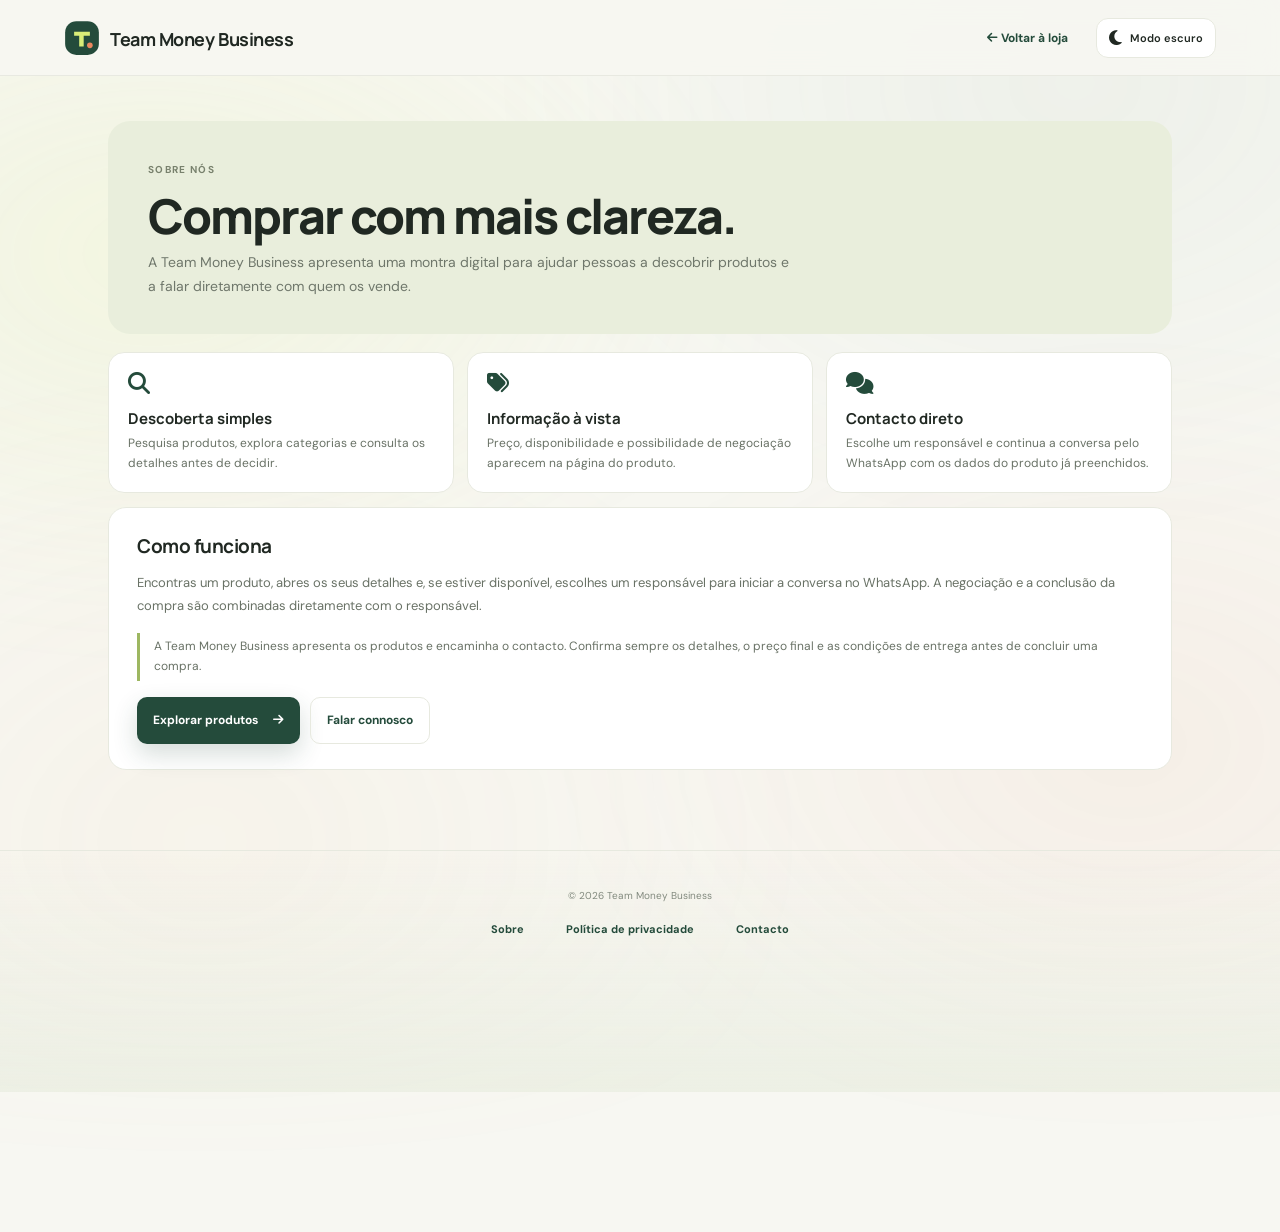
==== pages/about.html @ eff4be11 "Adicionando o site ao github" ====
<!doctype html>
<html lang="pt">
<head>
  <meta charset="utf-8">
  <meta name="viewport" content="width=device-width, initial-scale=1">
  <meta name="theme-color" content="#f7f7f2">
  <title>Sobre | Team Money Business</title>
  <link rel="stylesheet" href="https://cdnjs.cloudflare.com/ajax/libs/font-awesome/6.7.2/css/all.min.css">
  <link rel="preconnect" href="https://fonts.googleapis.com">
  <link rel="preconnect" href="https://fonts.gstatic.com" crossorigin>
  <link href="https://fonts.googleapis.com/css2?family=DM+Sans:wght@400;500;600;700&family=Manrope:wght@600;700;800&display=swap" rel="stylesheet">
  <link rel="stylesheet" href="../css/styles.css">
</head>
<body>
  <header class="cabecalho cabecalho-informativo">
    <a class="marca" href="../index.html#inicio" aria-label="Team Money Business"><img class="logo-marca" src="../assets/logo.svg" alt=""><span class="texto-marca"><strong>Team Money Business</strong></span></a>
    <a class="voltar-loja" href="../index.html#inicio"><i class="fa-solid fa-arrow-left" aria-hidden="true"></i> Voltar à loja</a>
    <button class="botao-tema" id="alternarTema" type="button" aria-label="Ativar modo escuro" aria-pressed="false"><i class="icone-tema fa-solid fa-moon" aria-hidden="true"></i><span class="legenda-tema">Modo escuro</span></button>
  </header>
  <main class="conteudo-pagina conteudo-informativo">
    <section class="destaque-informativo"><span class="rotulo-superior">SOBRE NÓS</span><h1>Comprar com mais clareza.</h1><p>A Team Money Business apresenta uma montra digital para ajudar pessoas a descobrir produtos e a falar diretamente com quem os vende.</p></section>
    <div class="grelha-informativa">
      <article class="cartao-informativo"><i class="fa-solid fa-magnifying-glass" aria-hidden="true"></i><h2>Descoberta simples</h2><p>Pesquisa produtos, explora categorias e consulta os detalhes antes de decidir.</p></article>
      <article class="cartao-informativo"><i class="fa-solid fa-tags" aria-hidden="true"></i><h2>Informação à vista</h2><p>Preço, disponibilidade e possibilidade de negociação aparecem na página do produto.</p></article>
      <article class="cartao-informativo"><i class="fa-solid fa-comments" aria-hidden="true"></i><h2>Contacto direto</h2><p>Escolhe um responsável e continua a conversa pelo WhatsApp com os dados do produto já preenchidos.</p></article>
    </div>
    <section class="painel-informativo"><h2>Como funciona</h2><p>Encontras um produto, abres os seus detalhes e, se estiver disponível, escolhes um responsável para iniciar a conversa no WhatsApp. A negociação e a conclusão da compra são combinadas diretamente com o responsável.</p><div class="alerta-informativo">A Team Money Business apresenta os produtos e encaminha o contacto. Confirma sempre os detalhes, o preço final e as condições de entrega antes de concluir uma compra.</div><div class="acoes-informativas"><a class="botao-destaque" href="../index.html#categorias">Explorar produtos <i class="fa-solid fa-arrow-right" aria-hidden="true"></i></a><a class="link-secundario" href="contact.html">Falar connosco</a></div></section>
  </main>
  <footer class="rodape-site"><span>© <span data-ano-atual></span> Team Money Business</span><nav aria-label="Informações"><a href="about.html">Sobre</a><a href="privacy-policy.html">Política de privacidade</a><a href="contact.html">Contacto</a></nav></footer>
  <script src="../js/theme.js" defer></script>
</body>
</html>
---- css/styles.css ----
:root {
  --texto: #202822;
  --texto-secundario: #777e75;
  --fundo: #f7f7f2;
  --branco: #fff;
  --verde: #244b3b;
  --lima: #d9ed78;
  --linha: #e7e9df;
  --laranja: #eb875f;
  --sombra: 0 18px 50px #21332412;
}
* {
  box-sizing: border-box;
}
html {
  scroll-behavior: smooth;
}
body {
  margin: 0;
  background: var(--fundo);
  color: var(--texto);
  font-family: "DM Sans", sans-serif;
  padding-bottom: 100px;
}
.cabecalho {
  height: 76px;
  padding: 0 max(5vw, 24px);
  display: flex;
  align-items: center;
  justify-content: space-between;
  gap: 28px;
  background: #f7f7f2ed;
  backdrop-filter: blur(14px);
  position: sticky;
  top: 0;
  z-index: 5;
  border-bottom: 1px solid #e8e9e1;
}
.marca {
  display: flex;
  align-items: center;
  gap: 10px;
  text-decoration: none;
  color: var(--texto);
  font-family: Manrope, sans-serif;
  font-size: 21px;
  font-weight: 800;
  letter-spacing: -1px;
}
.ponto-marca {
  color: #ec875f;
}
.caixa-pesquisa {
  width: min(440px, 58vw);
  height: 43px;
  border: 1px solid var(--linha);
  background: white;
  border-radius: 13px;
  display: flex;
  align-items: center;
  gap: 10px;
  padding: 0 12px;
  color: #8a9088;
}
.caixa-pesquisa > span {
  font-size: 24px;
  line-height: 1;
  transform: rotate(-20deg);
}
.caixa-pesquisa input {
  border: 0;
  outline: 0;
  background: transparent;
  width: 100%;
  font: inherit;
  color: var(--texto);
  font-size: 13px;
}
.caixa-pesquisa kbd {
  border: 1px solid var(--linha);
  border-radius: 5px;
  padding: 2px 6px;
  font: 11px inherit;
  color: #a0a49d;
}
.conteudo-pagina {
  max-width: 1120px;
  margin: 0 auto;
  padding: 36px 28px 50px;
}
.secao-pagina {
  display: none;
  animation: surgir 0.3s ease;
}
.secao-pagina.ativa {
  display: block;
}
@keyframes surgir {
  from {
    opacity: 0;
    transform: translateY(5px);
  }
  to {
    opacity: 1;
    transform: translateY(0);
  }
}
.destaque-principal {
  min-height: 320px;
  background: #e9eedc;
  border-radius: 24px;
  display: grid;
  grid-template-columns: 1.05fr 0.95fr;
  overflow: hidden;
  padding: 44px 52px;
  position: relative;
}
.texto-destaque {
  position: relative;
  z-index: 1;
}
.rotulo-superior {
  font-size: 10px;
  font-weight: 700;
  letter-spacing: 1.35px;
  color: #78816d;
  display: inline-flex;
  align-items: center;
  gap: 7px;
}
.destaque-principal .rotulo-superior i {
  width: 7px;
  height: 7px;
  border-radius: 50%;
  background: #8aa34b;
}
.destaque-principal h1,
.titulo-pagina h1 {
  font:
    800 clamp(34px, 4.2vw, 52px)/1.05 Manrope,
    sans-serif;
  letter-spacing: -2.7px;
  margin: 19px 0 13px;
}
.destaque-principal h1 em {
  font-style: normal;
  color: var(--verde);
}
.texto-destaque > p,
.titulo-pagina p {
  color: #6f776b;
  font-size: 14px;
  line-height: 1.6;
  max-width: 390px;
  margin: 0;
}
.botao-destaque {
  display: inline-flex;
  gap: 15px;
  align-items: center;
  margin-top: 24px;
  background: var(--verde);
  color: white;
  text-decoration: none;
  border-radius: 10px;
  padding: 12px 16px;
  font-size: 12px;
  font-weight: 700;
}
.botao-destaque span {
  color: var(--lima);
  font-size: 16px;
}
.arte-destaque {
  position: relative;
  min-height: 230px;
}
.sol-decorativo {
  position: absolute;
  width: 200px;
  height: 200px;
  right: 38px;
  top: 8px;
  border-radius: 50%;
  background: #f4b77f;
}
.circulo-decorativo {
  position: absolute;
  border-radius: 50%;
  transform: rotate(-20deg);
}
.circulo-um {
  width: 172px;
  height: 220px;
  background: #638370;
  right: 90px;
  top: 82px;
  border: 12px solid #e9eedc;
}
.circulo-dois {
  width: 115px;
  height: 152px;
  background: #d9ed78;
  right: 26px;
  top: 130px;
  border: 10px solid #e9eedc;
}
.selo-destaque {
  position: absolute;
  right: 148px;
  top: 123px;
  background: #fff;
  border-radius: 50%;
  width: 77px;
  height: 77px;
  display: grid;
  place-content: center;
  text-align: center;
  font: 700 13px/1.12 Manrope;
  transform: rotate(-12deg);
  box-shadow: var(--sombra);
  color: var(--verde);
}
.brilho-destaque {
  position: absolute;
  top: 28px;
  right: 24px;
  font-size: 36px;
  color: var(--verde);
}
.cabecalho-secao {
  display: flex;
  justify-content: space-between;
  align-items: end;
  margin: 40px 1px 17px;
}
.cabecalho-secao h2 {
  font:
    700 21px Manrope,
    sans-serif;
  letter-spacing: -0.7px;
  margin: 6px 0 0;
}
.link-texto {
  font-size: 12px;
  text-decoration: none;
  color: var(--verde);
  font-weight: 700;
}
.link-texto span {
  margin-left: 5px;
}
.lista-categorias {
  display: grid;
  grid-template-columns: repeat(4, 1fr);
  gap: 12px;
}
.cartao-categoria {
  border: 1px solid var(--linha);
  background: white;
  border-radius: 15px;
  padding: 15px;
  text-align: left;
  cursor: pointer;
  display: flex;
  align-items: center;
  gap: 12px;
  color: var(--texto);
  transition: 0.2s;
}
.cartao-categoria:hover {
  transform: translateY(-2px);
  border-color: #b4c47b;
  box-shadow: var(--sombra);
}
.icone-categoria {
  width: 42px;
  height: 42px;
  display: grid;
  place-items: center;
  border-radius: 12px;
  background: #eef1e7;
  font-size: 20px;
}
.cartao-categoria strong {
  display: block;
  font-size: 12px;
}
.cartao-categoria small {
  color: var(--texto-secundario);
  font-size: 10px;
  display: block;
  margin-top: 4px;
}
.cabecalho-produtos {
  margin-top: 42px;
}
.grelha-produtos {
  display: grid;
  grid-template-columns: repeat(4, minmax(0, 1fr));
  gap: 15px;
}
.cartao-produto {
  border: 1px solid var(--linha);
  background: white;
  border-radius: 16px;
  overflow: hidden;
  cursor: pointer;
  transition:
    transform 0.2s,
    box-shadow 0.2s;
}
.cartao-produto:hover {
  transform: translateY(-3px);
  box-shadow: var(--sombra);
}
.area-imagem-produto {
  height: 146px;
  display: grid;
  place-items: center;
  position: relative;
  overflow: hidden;
  background: linear-gradient(140deg, #e4ecdd, #f3e9d9);
}
.area-imagem-produto:before,
.area-imagem-detalhe:before {
  content: "";
  position: absolute;
  width: 130px;
  height: 130px;
  border: 1px solid #ffffff99;
  border-radius: 50%;
  right: -25px;
  top: -46px;
}
.area-imagem-produto .etiqueta-disponibilidade {
  position: absolute;
  left: 11px;
  top: 11px;
  background: white;
  border-radius: 20px;
  padding: 5px 8px;
  font-size: 9px;
  font-weight: 700;
  color: var(--verde);
}
.informacao-produto {
  padding: 13px 14px 15px;
}
.categoria-produto {
  font-size: 9px;
  color: #8a9185;
  text-transform: uppercase;
  letter-spacing: 1px;
  font-weight: 700;
}
.informacao-produto h3 {
  font: 700 14px Manrope;
  margin: 7px 0 8px;
}
.rodape-cartao-produto {
  display: flex;
  justify-content: space-between;
  align-items: center;
}
.preco-produto {
  font: 800 15px Manrope;
  color: var(--verde);
}
.negociavel {
  font-size: 9px;
  color: #798361;
  background: #f1f4e5;
  padding: 5px 7px;
  border-radius: 20px;
}
.titulo-pagina {
  padding: 20px 0 25px;
}
.titulo-pagina h1 {
  font-size: 39px;
  margin: 9px 0;
}
.titulo-pagina p {
  font-size: 13px;
}
.linha-filtros {
  display: flex;
  gap: 8px;
  flex-wrap: wrap;
  margin-bottom: 20px;
}
.opcao-filtro {
  border: 1px solid var(--linha);
  background: white;
  border-radius: 20px;
  padding: 9px 14px;
  font: 600 11px "DM Sans";
  color: #657063;
  cursor: pointer;
}
.opcao-filtro.ativa {
  background: var(--verde);
  border-color: var(--verde);
  color: white;
}
.estado-vazio {
  text-align: center;
  padding: 50px 15px;
  color: var(--texto-secundario);
}
.estado-vazio > span {
  font-size: 35px;
}
.estado-vazio h3 {
  font: 700 18px Manrope;
  color: var(--texto);
  margin: 10px 0;
}
.estado-vazio p {
  font-size: 13px;
}
.grelha-responsaveis {
  display: grid;
  grid-template-columns: repeat(3, 1fr);
  gap: 14px;
}
.cartao-responsavel {
  background: white;
  border: 1px solid var(--linha);
  border-radius: 16px;
  padding: 18px;
  display: flex;
  gap: 13px;
  align-items: center;
}
.iniciais-responsavel {
  width: 48px;
  height: 48px;
  border-radius: 15px;
  background: #e8eed7;
  color: var(--verde);
  display: grid;
  place-items: center;
  font: 800 16px Manrope;
  flex: 0 0 auto;
}
.cartao-responsavel h3 {
  font: 700 14px Manrope;
  margin: 0 0 4px;
}
.cartao-responsavel p {
  font-size: 11px;
  color: var(--texto-secundario);
  margin: 0;
}
.atendimento-disponivel {
  display: inline-flex;
  align-items: center;
  gap: 5px;
  font-size: 9px;
  color: #618052;
  margin-top: 7px;
}
.atendimento-disponivel:before {
  content: "";
  width: 6px;
  height: 6px;
  border-radius: 50%;
  background: #80ad5b;
}
.nota-informativa {
  margin-top: 20px;
  padding: 13px 15px;
  background: #eef0e7;
  border-radius: 12px;
  display: flex;
  gap: 11px;
  align-items: center;
  color: #6f7768;
}
.nota-informativa span {
  color: #8ca14a;
  font-size: 20px;
}
.nota-informativa p {
  font-size: 11px;
  line-height: 1.5;
  margin: 0;
}
.barra-navegacao {
  position: fixed;
  bottom: 0;
  left: 0;
  right: 0;
  height: 76px;
  background: #ffffffed;
  backdrop-filter: blur(15px);
  border-top: 1px solid var(--linha);
  z-index: 6;
  display: flex;
  justify-content: center;
  gap: min(12vw, 130px);
  align-items: center;
  padding-bottom: env(safe-area-inset-bottom);
}
.item-navegacao {
  min-width: 68px;
  display: flex;
  flex-direction: column;
  align-items: center;
  gap: 4px;
  color: #989e94;
  text-decoration: none;
  font-size: 9px;
  font-weight: 600;
}
.icone-navegacao {
  font-size: 21px;
  line-height: 1;
}
.item-navegacao.ativa {
  color: var(--verde);
}
.item-navegacao.ativa .icone-navegacao {
  color: #68813f;
}
.janela-produto,
.janela-contacto {
  border: 0;
  border-radius: 22px;
  padding: 0;
  width: min(440px, calc(100% - 30px));
  box-shadow: 0 25px 90px #10191140;
  color: var(--texto);
}
dialog::backdrop {
  background: #18251c80;
  backdrop-filter: blur(3px);
}
.botao-fechar-janela {
  position: absolute;
  right: 14px;
  top: 12px;
  width: 32px;
  height: 32px;
  border: 0;
  border-radius: 50%;
  background: #ffffffdd;
  font-size: 22px;
  z-index: 2;
  cursor: pointer;
}
.area-imagem-detalhe {
  height: 210px;
  display: grid;
  place-items: center;
  position: relative;
  overflow: hidden;
  background: #e4ecdd;
}
.detalhe-produto {
  display: flex;
  flex-direction: column;
  gap: 11px;
  padding: 27px 28px 30px;
}
.detalhe-produto h2,
.janela-contacto h2 {
  font: 800 25px Manrope;
  letter-spacing: -1px;
  margin: 0;
}
.detalhe-produto p {
  color: #727b70;
  font-size: 13px;
  line-height: 1.75;
  margin: 0;
}
.preco-detalhe {
  font: 800 23px Manrope;
  color: var(--verde);
  margin: 3px 0 2px;
}
.disponibilidade {
  font-size: 11px;
  color: #59804d;
}
.disponibilidade.indisponivel {
  color: #b55342;
}
.botao-principal {
  width: 100%;
  border: 0;
  background: var(--verde);
  color: white;
  border-radius: 11px;
  padding: 14px;
  font: 700 12px "DM Sans";
  cursor: pointer;
  margin-top: 6px;
}
.botao-principal:disabled {
  background: #b8beb4;
  cursor: not-allowed;
}
.janela-contacto {
  padding: 29px 25px 25px;
}
.janela-contacto h2 {
  margin-top: 12px;
}
.produto-contacto {
  font-size: 12px;
  color: var(--texto-secundario);
  margin: 0 0 17px;
}
.lista-responsaveis {
  display: grid;
  gap: 9px;
}
.cartao-responsavel-contacto {
  border: 1px solid var(--linha);
  border-radius: 12px;
  background: white;
  padding: 12px;
  display: flex;
  align-items: center;
  gap: 11px;
  text-align: left;
  cursor: pointer;
}
.cartao-responsavel-contacto:hover {
  border-color: #aebe75;
  background: #fbfcf5;
}
.cartao-responsavel-contacto .iniciais-responsavel {
  width: 39px;
  height: 39px;
  font-size: 13px;
}
.cartao-responsavel-contacto strong {
  font-size: 12px;
  display: block;
}
.cartao-responsavel-contacto small {
  font-size: 10px;
  color: var(--texto-secundario);
  display: block;
  margin-top: 3px;
}
.seta-escolha {
  margin-left: auto;
  color: #90a45b;
  font-size: 19px;
}
.aviso-flutuante {
  position: fixed;
  left: 50%;
  bottom: 93px;
  transform: translate(-50%, 12px);
  background: #233c30;
  color: white;
  padding: 11px 16px;
  border-radius: 10px;
  font-size: 11px;
  opacity: 0;
  transition: 0.2s;
  z-index: 9;
  pointer-events: none;
}
.aviso-flutuante.visivel {
  opacity: 1;
  transform: translate(-50%, 0);
}
@media (max-width: 760px) {
  .cabecalho {
    height: 68px;
    padding: 0 17px;
    gap: 15px;
  }
  .marca {
    font-size: 18px;
  }
  .caixa-pesquisa {
    width: 55%;
    height: 40px;
  }
  .caixa-pesquisa input {
    font-size: 11px;
  }
  .caixa-pesquisa kbd {
    display: none;
  }
  .conteudo-pagina {
    padding: 20px 16px 35px;
  }
  .destaque-principal {
    min-height: 300px;
    padding: 30px 25px;
    grid-template-columns: 1fr;
  }
  .destaque-principal h1 {
    font-size: 38px;
  }
  .arte-destaque {
    position: absolute;
    width: 45%;
    height: 160px;
    right: 0;
    bottom: 0;
    opacity: 0.82;
    transform: scale(0.82);
    transform-origin: bottom right;
  }
  .texto-destaque > p {
    max-width: 255px;
    font-size: 12px;
  }
  .lista-categorias {
    grid-template-columns: repeat(2, 1fr);
  }
  .cartao-categoria {
    padding: 11px;
  }
  .grelha-produtos {
    grid-template-columns: repeat(2, minmax(0, 1fr));
    gap: 10px;
  }
  .area-imagem-produto {
    height: 130px;
  }
  .informacao-produto {
    padding: 11px;
  }
  .informacao-produto h3 {
    font-size: 12px;
  }
  .preco-produto {
    font-size: 13px;
  }
  .cabecalho-secao {
    margin-top: 31px;
  }
  .cabecalho-secao h2 {
    font-size: 18px;
  }
  .link-texto {
    font-size: 10px;
  }
  .grelha-responsaveis {
    grid-template-columns: 1fr;
  }
  .titulo-pagina {
    padding-top: 14px;
  }
  .titulo-pagina h1 {
    font-size: 34px;
  }
  .barra-navegacao {
    height: 70px;
    gap: 14vw;
  }
  .item-navegacao {
    font-size: 9px;
  }
}
.logo-marca {
  width: 36px;
  height: 36px;
  flex: 0 0 36px;
  object-fit: contain;
}
@media (min-width: 761px) and (max-width: 980px) {
  .grelha-produtos {
    grid-template-columns: repeat(3, 1fr);
  }
  .destaque-principal {
    padding: 38px;
  }
  .grelha-responsaveis {
    grid-template-columns: repeat(2, 1fr);
  }
}
:root[data-tema="escuro"] {
  color-scheme: dark;
  --texto: #edf1e9;
  --texto-secundario: #a6afa3;
  --fundo: #151b18;
  --branco: #202a24;
  --verde: #b9d77c;
  --lima: #d9ed78;
  --linha: #303d34;
  --laranja: #ef9a73;
  --sombra: 0 18px 50px #0005;
}
[data-tema="escuro"] body {
  background: var(--fundo);
  color: var(--texto);
}
[data-tema="escuro"] .cabecalho {
  background: #151b18ed;
  border-color: var(--linha);
}
[data-tema="escuro"] .caixa-pesquisa,
[data-tema="escuro"] .cartao-categoria,
[data-tema="escuro"] .cartao-produto,
[data-tema="escuro"] .opcao-filtro,
[data-tema="escuro"] .cartao-responsavel,
[data-tema="escuro"] .cartao-responsavel-contacto {
  background: #202a24;
  border-color: var(--linha);
  color: var(--texto);
}
[data-tema="escuro"] .caixa-pesquisa input {
  color: var(--texto);
}
[data-tema="escuro"] .destaque-principal {
  background: #26372d;
}
[data-tema="escuro"] .destaque-principal .rotulo-superior,
[data-tema="escuro"] .rotulo-superior {
  color: #a9b69a;
}
[data-tema="escuro"] .destaque-principal h1 em,
[data-tema="escuro"] .marca,
[data-tema="escuro"] .link-texto {
  color: #c9e59b;
}
[data-tema="escuro"] .texto-destaque > p,
[data-tema="escuro"] .titulo-pagina p,
[data-tema="escuro"] .detalhe-produto p {
  color: #b4beb0;
}
[data-tema="escuro"] [data-tema="escuro"] .botao-destaque,
[data-tema="escuro"] .botao-principal {
  background: #b9d77c;
  color: #1c2b21;
}
[data-tema="escuro"] .botao-destaque span {
  color: #34462b;
}
[data-tema="escuro"] .circulo-decorativo.circulo-um {
  border-color: #26372d;
}
[data-tema="escuro"] .circulo-decorativo.circulo-dois {
  border-color: #26372d;
}
[data-tema="escuro"] .selo-destaque {
  background: #202a24;
  color: #d9ed78;
}
[data-tema="escuro"] .icone-categoria,
[data-tema="escuro"] .iniciais-responsavel,
[data-tema="escuro"] .nota-informativa {
  background: #2a382e;
  color: #d0dfb9;
}
[data-tema="escuro"] .cartao-categoria small,
[data-tema="escuro"] .cartao-responsavel p,
[data-tema="escuro"] .cartao-responsavel-contacto small,
[data-tema="escuro"] .produto-contacto {
  color: #abb5a8;
}
[data-tema="escuro"] .opcao-filtro {
  color: #c5cfc1;
}
[data-tema="escuro"] .opcao-filtro.ativa {
  background: #b9d77c;
  color: #1c2b21;
  border-color: #b9d77c;
}
[data-tema="escuro"] .area-imagem-produto .etiqueta-disponibilidade {
  background: #202a24;
  color: #d9ed78;
}
[data-tema="escuro"] .categoria-produto {
  color: #b3bdad;
}
[data-tema="escuro"] .preco-produto,
[data-tema="escuro"] .preco-detalhe {
  color: #c9e59b;
}
[data-tema="escuro"] .negociavel {
  background: #33412c;
  color: #d2e8a5;
}
[data-tema="escuro"] .barra-navegacao {
  background: #19211cee;
  border-color: var(--linha);
}
[data-tema="escuro"] .item-navegacao {
  color: #a4afa1;
}
[data-tema="escuro"] .item-navegacao.ativa,
[data-tema="escuro"] .item-navegacao.ativa .icone-navegacao {
  color: #c9e59b;
}
[data-tema="escuro"] dialog {
  background: #202a24;
  color: var(--texto);
}
[data-tema="escuro"] .botao-fechar-janela {
  background: #35443a;
  color: var(--texto);
}
[data-tema="escuro"] .cartao-responsavel-contacto:hover {
  background: #2b392e;
}
[data-tema="escuro"] .rodape-site {
  color: #aab5a7;
  border-color: var(--linha);
}
[data-tema="escuro"] .rodape-site a,
[data-tema="escuro"] .voltar-loja {
  color: #c9e59b;
}
[data-tema="escuro"] .painel-informativo,
[data-tema="escuro"] .cartao-informativo {
  background: #202a24;
  border-color: var(--linha);
}
[data-tema="escuro"] .destaque-informativo {
  background: #26372d;
}
[data-tema="escuro"] .destaque-informativo p {
  color: #b4beb0;
}
[data-tema="escuro"] .alerta-informativo {
  color: #b4beb0;
}
[data-tema="escuro"] .painel-informativo p,
[data-tema="escuro"] .cartao-informativo p {
  color: #b4beb0;
}
.texto-marca {
  display: grid;
  gap: 1px;
}
.texto-marca strong {
  font-size: 19px;
  line-height: 1;
}
.texto-marca small {
  font:
    700 8px "DM Sans",
    sans-serif;
  letter-spacing: 1px;
  color: #879082;
}
.botao-tema {
  height: 40px;
  display: inline-flex;
  align-items: center;
  justify-content: center;
  gap: 8px;
  white-space: nowrap;
  border: 1px solid var(--linha);
  border-radius: 12px;
  background: var(--branco);
  color: var(--texto);
  padding: 0 12px;
  font:
    600 11px "DM Sans",
    sans-serif;
  cursor: pointer;
  transition:
    background 0.2s,
    border-color 0.2s,
    transform 0.2s;
}
.botao-tema:hover {
  transform: translateY(-1px);
  border-color: #9eaf81;
}
.icone-tema {
  font-size: 17px;
  line-height: 1;
}
.rodape-site {
  max-width: 1064px;
  margin: 0 auto;
  padding: 16px 28px 28px;
  border-top: 1px solid var(--linha);
  display: flex;
  justify-content: space-between;
  align-items: center;
  gap: 16px;
  color: #828a7e;
  font-size: 10px;
}
.rodape-site nav {
  display: flex;
  gap: 18px;
  flex-wrap: wrap;
}
.rodape-site a,
.voltar-loja {
  color: var(--verde);
  text-decoration: none;
  font-weight: 700;
}
.rodape-site a:hover,
.voltar-loja:hover {
  text-decoration: underline;
}
.conteudo-informativo {
  padding-top: 45px;
  min-height: 70vh;
}
.destaque-informativo {
  padding: 36px 40px;
  border-radius: 22px;
  background: #e9eedc;
  margin-bottom: 18px;
}
.destaque-informativo h1 {
  font:
    800 clamp(34px, 5vw, 48px)/1.08 Manrope,
    sans-serif;
  letter-spacing: -2px;
  margin: 12px 0 9px;
}
.destaque-informativo p {
  max-width: 650px;
  color: #6f776b;
  line-height: 1.7;
  font-size: 14px;
  margin: 0;
}
.painel-informativo {
  background: white;
  border: 1px solid var(--linha);
  border-radius: 18px;
  padding: 25px 28px;
  margin: 14px 0;
  line-height: 1.75;
}
.painel-informativo h2 {
  font: 700 19px Manrope;
  letter-spacing: -0.5px;
  margin: 0 0 8px;
}
.painel-informativo p,
.painel-informativo li {
  font-size: 13px;
  color: #697266;
}
.painel-informativo p:last-child {
  margin-bottom: 0;
}
.painel-informativo ul {
  padding-left: 20px;
}
.grelha-informativa {
  display: grid;
  grid-template-columns: repeat(3, 1fr);
  gap: 13px;
  margin: 14px 0;
}
.cartao-informativo {
  background: white;
  border: 1px solid var(--linha);
  border-radius: 16px;
  padding: 19px;
}
.cartao-informativo > span {
  font-size: 22px;
}
.cartao-informativo h2 {
  font: 700 15px Manrope;
  margin: 12px 0 5px;
}
.cartao-informativo p {
  font-size: 12px;
  color: #697266;
  line-height: 1.6;
  margin: 0;
}
.alerta-informativo {
  border-left: 3px solid #9db761;
  padding: 4px 0 4px 14px;
  margin: 16px 0;
  color: #697266;
  font-size: 12px;
  line-height: 1.65;
}
.acoes-informativas {
  display: flex;
  gap: 10px;
  flex-wrap: wrap;
  margin-top: 16px;
}
.acoes-informativas .botao-destaque {
  margin: 0;
}
.link-secundario {
  border: 1px solid var(--linha);
  border-radius: 10px;
  padding: 12px 16px;
  color: var(--verde);
  text-decoration: none;
  font-size: 12px;
  font-weight: 700;
}
.cabecalho-informativo {
  justify-content: flex-start;
}
.cabecalho-informativo .marca {
  margin-right: auto;
}
.voltar-loja {
  font-size: 12px;
  white-space: nowrap;
}
.texto-marca {
  display: block;
}
.texto-marca strong {
  font-size: 18px;
  letter-spacing: -0.45px;
}
.caixa-pesquisa > i {
  font-size: 13px;
  color: #8a9088;
}
.icone-navegacao {
  font-size: 17px;
}
.icone-categoria i {
  font-size: 18px;
  color: var(--verde);
}
.icone-produto {
  font-size: 62px;
  color: var(--verde);
  filter: drop-shadow(0 9px 8px #27352626);
  z-index: 1;
}
.area-imagem-detalhe .icone-produto {
  font-size: 88px;
}
.estado-vazio > i {
  font-size: 35px;
}
.nota-informativa > i {
  color: #8ca14a;
  font-size: 18px;
  flex: 0 0 auto;
}
.cartao-informativo > i {
  font-size: 22px;
  color: var(--verde);
}
.brilho-destaque {
  font-size: 28px;
}
.disponibilidade i {
  font-size: 7px;
  margin-right: 3px;
}
.seta-escolha {
  margin-left: auto;
  color: #90a45b;
  font-size: 14px;
}
.link-texto .fa-solid {
  margin-left: 5px;
  font-size: 10px;
}
body {
  position: relative;
  isolation: isolate;
  padding-bottom: 140px;
  overflow-x: hidden;
}
body::before,
body::after {
  content: "";
  position: fixed;
  inset: -18%;
  z-index: -1;
  pointer-events: none;
  filter: blur(75px);
  opacity: 0.42;
  transform: translate3d(0, 0, 0);
}
body::before {
  background:
    radial-gradient(ellipse at 22% 34%, #d9ed7860 0, transparent 31%),
    radial-gradient(ellipse at 78% 74%, #eb875f30 0, transparent 30%);
  animation: movimento-fundo-um 32s ease-in-out infinite alternate;
}
body::after {
  background:
    radial-gradient(ellipse at 75% 20%, #8bb19b36 0, transparent 31%),
    radial-gradient(ellipse at 25% 82%, #f4b77f28 0, transparent 33%);
  animation: movimento-fundo-dois 38s ease-in-out infinite alternate;
}
.barra-navegacao {
  position: fixed;
  left: 50%;
  right: auto;
  bottom: max(18px, env(safe-area-inset-bottom));
  width: min(430px, calc(100% - 40px));
  height: 68px;
  transform: translateX(-50%);
  border: 1px solid #ffffffbd;
  border-radius: 999px;
  background: #ffffffdf;
  box-shadow:
    0 14px 38px #20282225,
    0 3px 10px #20282212;
  gap: clamp(14px, 4vw, 48px);
  padding: 0 18px 0;
}
.item-navegacao {
  min-width: 76px;
}
.item-navegacao.ativa .icone-navegacao {
  transform: translateY(-1px);
}
.area-imagem-produto,
.area-imagem-detalhe {
  background: #f1f1eb !important;
}
.area-imagem-produto::before,
.area-imagem-detalhe::before {
  display: none;
}
.imagem-produto,
.imagem-detalhe-produto {
  display: block;
  width: 100%;
  height: 100%;
  object-fit: contain;
  background: #fff;
  padding: 7px;
}
.imagem-produto {
  transition: transform 0.35s ease;
}
.cartao-produto:hover .imagem-produto {
  transform: scale(1.035);
}
.imagem-detalhe-produto {
  padding: 10px;
}
.nota-foto-produto {
  position: absolute;
  right: 9px;
  bottom: 9px;
  border-radius: 20px;
  padding: 4px 7px;
  background: #fffffff0;
  color: #697266;
  font-size: 8px;
  font-weight: 700;
  letter-spacing: 0.1px;
  z-index: 1;
}
.area-imagem-detalhe .nota-foto-produto {
  font-size: 9px;
  padding: 6px 9px;
}
.rodape-site {
  position: relative;
  z-index: 1;
}
.conteudo-pagina,
.cabecalho {
  position: relative;
  z-index: 1;
}
.cabecalho {
  position: sticky;
  z-index: 5;
}
.destaque-principal {
  background-color: #e9eedc;
}
.destaque-informativo {
  position: relative;
}
.estado-vazio > i {
  color: var(--verde);
}
@keyframes movimento-fundo-um {
  0% {
    transform: translate3d(-2%, 1%, 0) scale(1);
  }
  50% {
    transform: translate3d(2%, -1%, 0) scale(1.05);
  }
  100% {
    transform: translate3d(0, 2%, 0) scale(0.98);
  }
}
@keyframes movimento-fundo-dois {
  0% {
    transform: translate3d(2%, -2%, 0) scale(0.98);
  }
  50% {
    transform: translate3d(-1%, 2%, 0) scale(1.04);
  }
  100% {
    transform: translate3d(2%, 0, 0) scale(1);
  }
}
[data-tema="escuro"] body::before {
  background:
    radial-gradient(ellipse at 22% 34%, #819e4838 0, transparent 32%),
    radial-gradient(ellipse at 78% 74%, #b76e5430 0, transparent 31%);
  opacity: 0.62;
}
[data-tema="escuro"] body::after {
  background:
    radial-gradient(ellipse at 75% 20%, #416d5e36 0, transparent 32%),
    radial-gradient(ellipse at 25% 82%, #8c9b6428 0, transparent 34%);
  opacity: 0.58;
}
[data-tema="escuro"] .barra-navegacao {
  background: #202a24ef;
  border-color: #ffffff1a;
  box-shadow:
    0 14px 38px #0007,
    0 3px 10px #0004;
}
[data-tema="escuro"] .area-imagem-produto,
[data-tema="escuro"] .area-imagem-detalhe {
  background: #f1f1eb !important;
}
@media (max-width: 760px) {
  .barra-navegacao {
    bottom: max(14px, env(safe-area-inset-bottom));
    width: calc(100% - 32px);
    height: 64px;
    gap: clamp(12px, 4vw, 24px);
    padding: 0 10px;
  }
  .item-navegacao {
    min-width: 68px;
  }
  body {
    padding-bottom: 130px;
  }
}
@media (prefers-reduced-motion: reduce) {
  body::before,
  body::after,
  .imagem-produto,
  .cartao-produto,
  .cartao-categoria,
  .secao-pagina {
    animation: none !important;
    transition: none !important;
  }
  .cartao-produto:hover,
  .cartao-categoria:hover {
    transform: none;
  }
}
@media (max-width: 760px) {
  .cabecalho {
    height: auto;
    min-height: 68px;
    padding: 10px 14px;
    display: grid;
    grid-template-columns: 1fr auto;
    gap: 10px;
  }
  .texto-marca strong {
    font-size: 16px;
  }
  .caixa-pesquisa {
    grid-column: 1/-1;
    grid-row: 2;
    width: 100%;
    height: 38px;
  }
  .botao-tema {
    width: 39px;
    padding: 0;
    grid-column: 2;
    grid-row: 1;
  }
  .legenda-tema {
    display: none;
  }
  .rodape-site {
    padding: 15px 16px 24px;
    align-items: flex-start;
    flex-direction: column;
  }
  .rodape-site nav {
    gap: 14px;
  }
  .conteudo-informativo {
    padding: 24px 16px 35px;
  }
  .destaque-informativo {
    padding: 27px 23px;
  }
  .painel-informativo {
    padding: 20px;
  }
  .grelha-informativa {
    grid-template-columns: 1fr;
  }
  .cabecalho-informativo {
    padding: 10px 14px;
    gap: 8px;
    display: grid;
    grid-template-columns: 1fr auto auto;
  }
  .cabecalho-informativo .marca {
    grid-column: 1;
    grid-row: 1;
  }
  .cabecalho-informativo .voltar-loja {
    grid-column: 2;
    grid-row: 1;
  }
  .cabecalho-informativo .botao-tema {
    grid-column: 3;
    grid-row: 1;
  }
  .voltar-loja {
    font-size: 10px;
  }
}
.barra-navegacao {
  width: min(470px, calc(100% - 40px));
  justify-content: space-evenly;
  gap: 0;
  padding: 0 20px;
}
.item-navegacao {
  flex: 1 1 0;
  min-width: 0;
}
.area-imagem-produto {
  height: 225px;
  padding: 6px;
  background: linear-gradient(145deg, #f3f4ed, #fff) !important;
}
.imagem-produto {
  object-fit: cover !important;
  object-position: center center !important;
  border-radius: 12px;
}
.informacao-produto {
  padding: 8px 10px 10px;
}
.informacao-produto h3 {
  font-size: 12px;
  margin: 4px 0 5px;
}
.informacao-produto .preco-produto { font-size: 13px; }
.informacao-produto .negociavel { font-size: 8px; padding: 4px 6px; }
.area-imagem-detalhe {
  height: 250px;
  padding: 10px;
}
.janela-produto {
  max-height: min(92vh, 820px);
  overflow-y: auto;
}
.imagem-detalhe-produto {
  object-fit: contain !important;
  object-position: center !important;
  border-radius: 14px;
}
.destaque-principal {
  min-height: 365px;
  align-items: center;
  background: radial-gradient(ellipse at 78% 18%, #ffffff70, transparent 38%), linear-gradient(120deg, #edf3df 0%, #e2ead2 52%, #d8e5cb 100%);
  box-shadow: 0 28px 70px #30452b18;
}
.destaque-principal::after {
  content: "";
  position: absolute;
  width: 300px;
  height: 300px;
  right: -100px;
  bottom: -180px;
  border: 1px solid #ffffff88;
  border-radius: 50%;
  box-shadow: 0 0 0 28px #ffffff1c, 0 0 0 58px #ffffff17;
}
.texto-destaque { max-width: 540px; }
.destaque-principal h1 { font-size: clamp(39px, 5vw, 62px); }
.destaque-principal h1 em { color: #426b4f; }
.botao-destaque { box-shadow: 0 10px 24px #244b3b30; transition: transform .25s, box-shadow .25s; }
.botao-destaque:hover { transform: translateY(-3px); box-shadow: 0 15px 28px #244b3b38; }
.arte-destaque { animation: flutuar-arte 6s ease-in-out infinite; }
.sol-decorativo { box-shadow: 0 20px 55px #bd805144; }
.rodape-site {
  max-width: none;
  margin: 16px auto 0;
  padding: 38px 24px 150px;
  display: flex;
  flex-direction: column;
  justify-content: center;
  align-items: center;
  gap: 14px;
  text-align: center;
  background: linear-gradient(180deg, transparent, #e6ebdc9c);
  border-top: 1px solid var(--linha);
}
.marca-rodape { color: var(--texto) !important; font: 800 19px Manrope; letter-spacing: -.5px; }
.slogan-rodape { margin: 0; color: var(--texto-secundario); font-size: 12px; }
.rodape-site nav { justify-content: center; gap: clamp(18px, 4vw, 42px); margin: 6px 0; }
.rodape-site nav a { font-size: 11px; }
.direitos-rodape { color: var(--texto-secundario); font-size: 10px; }
.cartao-responsavel-direto {
  width: 100%;
  text-align: left;
  color: var(--texto);
  cursor: pointer;
  font: inherit;
  transition: transform .22s, box-shadow .22s, border-color .22s;
}
.cartao-responsavel-direto:hover { transform: translateY(-4px); border-color: #aebe75; box-shadow: var(--sombra); }
.texto-responsavel { display: grid; gap: 4px; }
.texto-responsavel strong { font: 700 14px Manrope; }
.texto-responsavel small { color: var(--texto-secundario); font-size: 11px; }
.cartao-responsavel-direto .seta-escolha { color: #278b57; font-size: 22px; }
.animacao-entrada {
  opacity: 0;
  transform: translateY(22px);
  transition: opacity .65s ease var(--atraso-entrada, 0ms), transform .65s cubic-bezier(.2,.7,.2,1) var(--atraso-entrada, 0ms);
}
.animacao-entrada.visivel { opacity: 1; transform: translateY(0); }
@keyframes flutuar-arte { 0%,100% { transform: translateY(0) rotate(0); } 50% { transform: translateY(-9px) rotate(1deg); } }
[data-tema="escuro"] .destaque-principal { background: radial-gradient(ellipse at 78% 18%, #ffffff14, transparent 38%), linear-gradient(120deg, #283a30, #23362d 55%, #1d3029); }
[data-tema="escuro"] .destaque-principal h1 em { color: #d3e7a6; }
[data-tema="escuro"] .rodape-site { background: linear-gradient(180deg, transparent, #202a2480); }
@media (max-width: 760px) {
  .area-imagem-produto { height: 195px; padding: 5px; }
  .area-imagem-detalhe { height: 205px; }
  .detalhe-produto { padding: 23px 21px 24px; gap: 10px; }
  .detalhe-produto h2 { font-size: 22px; }
  .detalhe-produto p { line-height: 1.7; }
  .logo-marca { width: 32px; height: 32px; flex-basis: 32px; }
  .destaque-principal { min-height: 340px; }
  .rodape-site { padding: 30px 16px 130px; }
  .rodape-site nav { gap: 18px; }
}

.cabecalho-pagina-produto {
  margin: 2px 0 18px;
}
.voltar-produtos {
  display: inline-flex;
  align-items: center;
  gap: 8px;
  color: var(--verde);
  text-decoration: none;
  font-size: 12px;
  font-weight: 700;
}
.pagina-produto-detalhe {
  display: grid;
  grid-template-columns: minmax(0, 1.15fr) minmax(280px, .85fr);
  align-items: stretch;
  gap: 28px;
  max-width: 1040px;
  margin: 0 auto;
}
.imagem-pagina-produto {
  min-width: 0;
  height: min(62vh, 540px);
  min-height: 390px;
  position: relative;
  overflow: hidden;
  border-radius: 22px;
  background: linear-gradient(145deg, #f2f2ec, #fff);
  box-shadow: var(--sombra);
}
.imagem-pagina-produto img {
  display: block;
  width: 100%;
  height: 100%;
  object-fit: cover;
  object-position: center center;
  transition: transform .45s ease;
}
.imagem-pagina-produto:hover img { transform: scale(1.035); }
.informacao-pagina-produto {
  align-self: center;
  display: flex;
  flex-direction: column;
  align-items: flex-start;
  gap: 15px;
  padding: 26px 22px;
}
.informacao-pagina-produto h1 {
  margin: 0;
  font: 800 clamp(29px, 3.4vw, 42px)/1.12 Manrope, sans-serif;
  letter-spacing: -1.7px;
}
.informacao-pagina-produto p {
  margin: 0;
  color: var(--texto-secundario);
  font-size: 14px;
  line-height: 1.75;
}
.linha-preco-pagina {
  display: flex;
  align-items: center;
  flex-wrap: wrap;
  gap: 10px;
}
.preco-pagina-produto { color: var(--verde); font: 800 27px Manrope, sans-serif; }
.informacao-pagina-produto .botao-principal { margin-top: 3px; max-width: 320px; }
[data-tema="escuro"] .imagem-pagina-produto { background: #f1f1eb; }
.texto-digitado { white-space: pre-wrap; }
.texto-digitado.digitacao-ativa::after {
  content: "";
  display: inline-block;
  width: 2px;
  height: .82em;
  margin-left: 4px;
  vertical-align: -.04em;
  background: currentColor;
  animation: piscar-cursor .8s steps(1, end) infinite;
}
@keyframes piscar-cursor { 50% { opacity: 0; } }
@media (max-width: 760px) {
  .informacao-produto { padding: 7px 9px 9px; }
  .informacao-produto h3 { font-size: 11px; }
  .informacao-produto .preco-produto { font-size: 12px; }
  .pagina-produto-detalhe { grid-template-columns: 1fr; gap: 12px; }
  .imagem-pagina-produto { height: min(51vh, 390px); min-height: 290px; border-radius: 18px; }
  .informacao-pagina-produto { padding: 14px 5px 24px; gap: 12px; }
  .informacao-pagina-produto h1 { font-size: 29px; }
  .preco-pagina-produto { font-size: 24px; }
  .informacao-pagina-produto .botao-principal { max-width: none; }
}
@media (prefers-reduced-motion: reduce) {
  .animacao-entrada { opacity: 1; transform: none; transition: none; }
  .arte-destaque { animation: none; }
  .texto-digitado.digitacao-ativa::after { animation: none; }
}
.imagem-produto,
.imagem-detalhe-produto {
  object-fit: contain;
  object-position: center;
  background: #fff;
  padding: 0;
}
.area-imagem-produto,
.area-imagem-detalhe {
  background: #fff !important;
}
@media (max-width: 760px) {
  .barra-navegacao {
    width: calc(100% - 32px);
    justify-content: space-evenly;
    gap: 0;
    padding: 0 12px;
  }
  .item-navegacao {
    flex: 1 1 0;
    min-width: 0;
  }
}
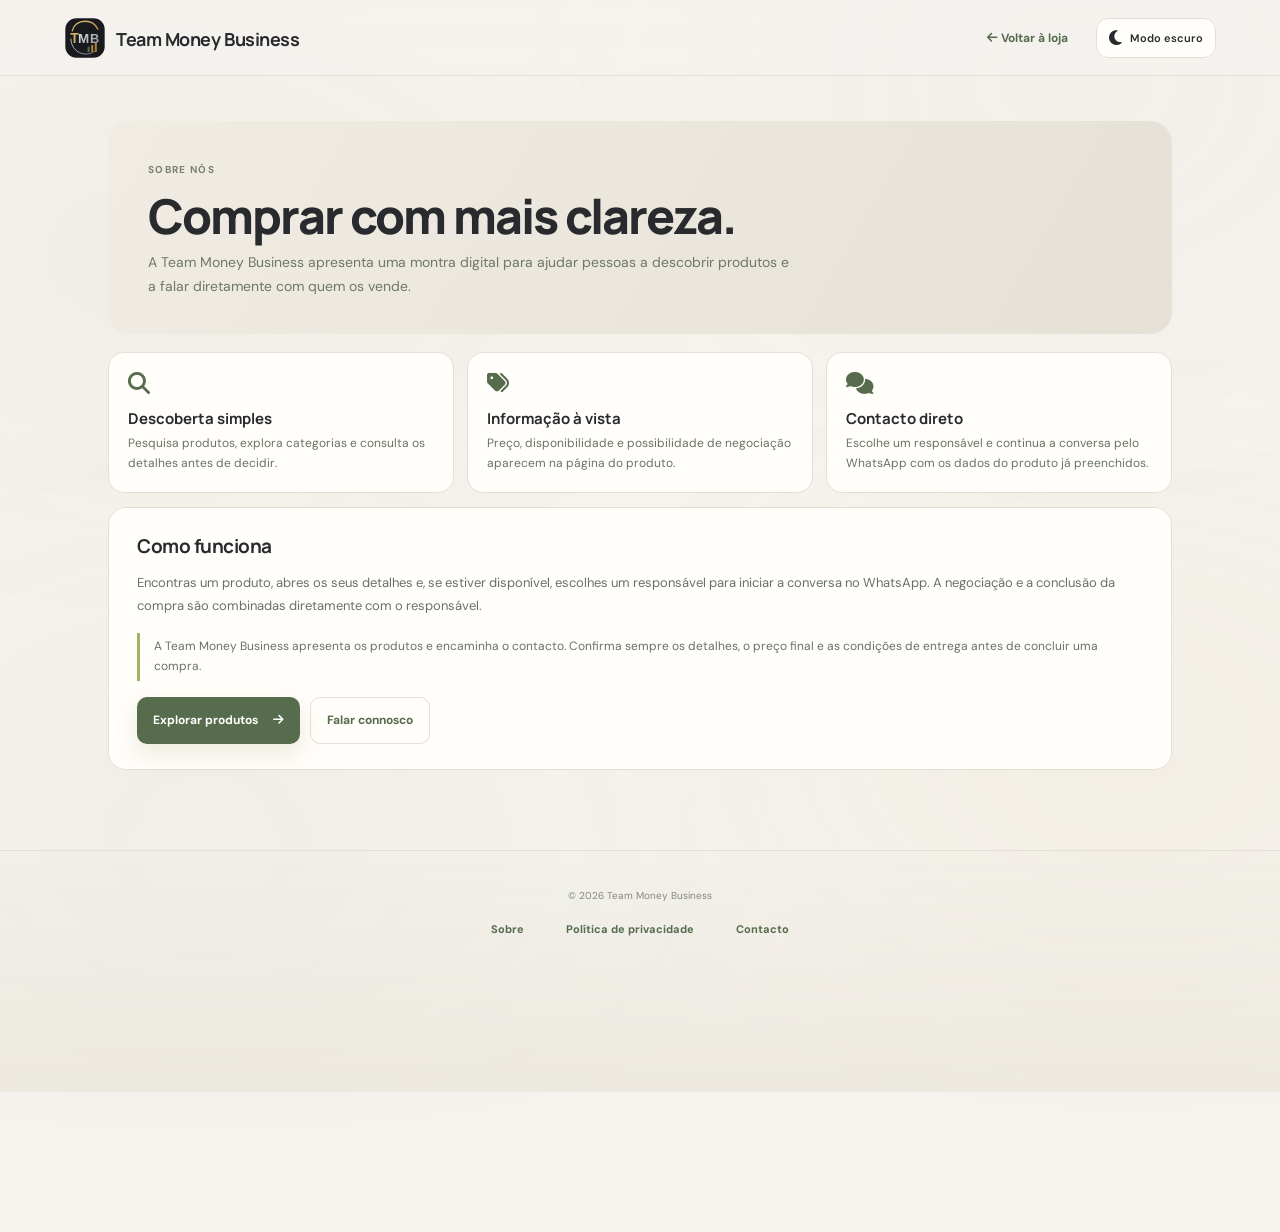
==== commit 9a904204: "Alterei a logo, e o tema escuro, adicionei 3 produtos" ====
--- a/pages/about.html
+++ b/pages/about.html
@@ -3,7 +3,7 @@
 <head>
   <meta charset="utf-8">
   <meta name="viewport" content="width=device-width, initial-scale=1">
-  <meta name="theme-color" content="#f7f7f2">
+  <meta name="theme-color" content="#f5f3ee">
   <title>Sobre | Team Money Business</title>
   <link rel="stylesheet" href="https://cdnjs.cloudflare.com/ajax/libs/font-awesome/6.7.2/css/all.min.css">
   <link rel="preconnect" href="https://fonts.googleapis.com">
--- a/css/styles.css
+++ b/css/styles.css
@@ -1,13 +1,13 @@
 :root {
-  --texto: #202822;
-  --texto-secundario: #777e75;
-  --fundo: #f7f7f2;
-  --branco: #fff;
-  --verde: #244b3b;
-  --lima: #d9ed78;
-  --linha: #e7e9df;
-  --laranja: #eb875f;
-  --sombra: 0 18px 50px #21332412;
+  --texto: #292a2d;
+  --texto-secundario: #77756f;
+  --fundo: #f5f3ee;
+  --branco: #fffefa;
+  --verde: #566c4d;
+  --lima: #d4b66f;
+  --linha: #e4dfd5;
+  --laranja: #bd9550;
+  --sombra: 0 18px 50px #29261e14;
 }
 * {
   box-sizing: border-box;
@@ -766,9 +766,9 @@
   }
 }
 .logo-marca {
-  width: 36px;
-  height: 36px;
-  flex: 0 0 36px;
+  width: 42px;
+  height: 42px;
+  flex: 0 0 42px;
   object-fit: contain;
 }
 @media (min-width: 761px) and (max-width: 980px) {
@@ -784,15 +784,15 @@
 }
 :root[data-tema="escuro"] {
   color-scheme: dark;
-  --texto: #edf1e9;
-  --texto-secundario: #a6afa3;
-  --fundo: #151b18;
-  --branco: #202a24;
-  --verde: #b9d77c;
-  --lima: #d9ed78;
-  --linha: #303d34;
-  --laranja: #ef9a73;
-  --sombra: 0 18px 50px #0005;
+  --texto: #f1efe8;
+  --texto-secundario: #b7b3a9;
+  --fundo: #17181b;
+  --branco: #25262a;
+  --verde: #91a77d;
+  --lima: #d8b96f;
+  --linha: #3a3b3f;
+  --laranja: #d1aa58;
+  --sombra: 0 18px 50px #0007;
 }
 [data-tema="escuro"] body {
   background: var(--fundo);
@@ -1542,7 +1542,7 @@
   .detalhe-produto { padding: 23px 21px 24px; gap: 10px; }
   .detalhe-produto h2 { font-size: 22px; }
   .detalhe-produto p { line-height: 1.7; }
-  .logo-marca { width: 32px; height: 32px; flex-basis: 32px; }
+  .logo-marca { width: 36px; height: 36px; flex-basis: 36px; }
   .destaque-principal { min-height: 340px; }
   .rodape-site { padding: 30px 16px 130px; }
   .rodape-site nav { gap: 18px; }
@@ -1568,25 +1568,39 @@
   max-width: 1040px;
   margin: 0 auto;
 }
-.imagem-pagina-produto {
+.galeria-produto {
   min-width: 0;
   height: min(62vh, 540px);
   min-height: 390px;
-  position: relative;
+  display: grid;
+  grid-template-columns: repeat(2, minmax(0, 1fr));
+  grid-template-rows: repeat(2, minmax(0, 1fr));
+  gap: 12px;
+}
+.quadro-galeria-produto {
+  min-width: 0;
+  min-height: 0;
+  margin: 0;
   overflow: hidden;
-  border-radius: 22px;
+  display: grid;
+  place-items: center;
+  border-radius: 18px;
   background: linear-gradient(145deg, #f2f2ec, #fff);
   box-shadow: var(--sombra);
 }
-.imagem-pagina-produto img {
+.quadro-galeria-produto img {
   display: block;
   width: 100%;
   height: 100%;
-  object-fit: cover;
+  object-fit: contain;
   object-position: center center;
-  transition: transform .45s ease;
-}
-.imagem-pagina-produto:hover img { transform: scale(1.035); }
+  transition: transform .35s ease;
+}
+.quadro-galeria-produto:hover img { transform: scale(1.035); }
+.galeria-produto.fotos-1 { grid-template-columns: 1fr; grid-template-rows: 1fr; }
+.galeria-produto.fotos-2 { grid-template-rows: 1fr; }
+.galeria-produto.fotos-3 .quadro-galeria-produto:first-child { grid-row: span 2; }
+.galeria-produto.fotos-1 .quadro-galeria-produto { border-radius: 22px; }
 .informacao-pagina-produto {
   align-self: center;
   display: flex;
@@ -1614,7 +1628,7 @@
 }
 .preco-pagina-produto { color: var(--verde); font: 800 27px Manrope, sans-serif; }
 .informacao-pagina-produto .botao-principal { margin-top: 3px; max-width: 320px; }
-[data-tema="escuro"] .imagem-pagina-produto { background: #f1f1eb; }
+[data-tema="escuro"] .quadro-galeria-produto { background: #f1f1eb; }
 .texto-digitado { white-space: pre-wrap; }
 .texto-digitado.digitacao-ativa::after {
   content: "";
@@ -1632,7 +1646,9 @@
   .informacao-produto h3 { font-size: 11px; }
   .informacao-produto .preco-produto { font-size: 12px; }
   .pagina-produto-detalhe { grid-template-columns: 1fr; gap: 12px; }
-  .imagem-pagina-produto { height: min(51vh, 390px); min-height: 290px; border-radius: 18px; }
+  .galeria-produto { height: min(58vh, 430px); min-height: 320px; gap: 8px; }
+  .quadro-galeria-produto { border-radius: 13px; }
+  .galeria-produto.fotos-1 .quadro-galeria-produto { border-radius: 18px; }
   .informacao-pagina-produto { padding: 14px 5px 24px; gap: 12px; }
   .informacao-pagina-produto h1 { font-size: 29px; }
   .preco-pagina-produto { font-size: 24px; }
@@ -1642,6 +1658,88 @@
   .animacao-entrada { opacity: 1; transform: none; transition: none; }
   .arte-destaque { animation: none; }
   .texto-digitado.digitacao-ativa::after { animation: none; }
+}
+
+/* Paleta Team Money Business: dourado, prata e um toque de verde. */
+.cabecalho { background: #f5f3eeed; border-color: var(--linha); }
+.caixa-pesquisa,
+.cartao-categoria,
+.cartao-produto,
+.cartao-responsavel,
+.opcao-filtro,
+.painel-informativo,
+.cartao-informativo { background-color: var(--branco); }
+.destaque-principal {
+  background: radial-gradient(ellipse at 78% 18%, #ffffffa0, transparent 38%),
+    linear-gradient(120deg, #f1ede4 0%, #e8e4da 55%, #e3e8df 100%);
+}
+.destaque-principal h1 em { color: var(--verde); }
+.sol-decorativo { background: linear-gradient(135deg, #e2c47f, #b68b49); }
+.circulo-um { background: #61715a; }
+.circulo-dois { background: #d8c38f; }
+.selo-destaque { color: #82662f; }
+.destaque-informativo { background: linear-gradient(120deg, #f0ece3, #e5e1d7); }
+.rodape-site { background: linear-gradient(180deg, transparent, #e9e4d9b0); }
+.botao-principal,
+.botao-destaque { box-shadow: 0 10px 24px #80672f24; }
+body::before {
+  background: radial-gradient(ellipse at 22% 34%, #83926d20 0, transparent 31%),
+    radial-gradient(ellipse at 78% 74%, #c5a35b24 0, transparent 30%);
+}
+body::after {
+  background: radial-gradient(ellipse at 75% 20%, #b8b8b322 0, transparent 31%),
+    radial-gradient(ellipse at 25% 82%, #71806018 0, transparent 33%);
+}
+[data-tema="escuro"] .cabecalho { background: #17181bed; border-color: var(--linha); }
+[data-tema="escuro"] .caixa-pesquisa,
+[data-tema="escuro"] .cartao-categoria,
+[data-tema="escuro"] .cartao-produto,
+[data-tema="escuro"] .cartao-responsavel,
+[data-tema="escuro"] .opcao-filtro,
+[data-tema="escuro"] .cartao-responsavel-contacto,
+[data-tema="escuro"] .painel-informativo,
+[data-tema="escuro"] .cartao-informativo { background-color: #25262a; }
+[data-tema="escuro"] .destaque-principal {
+  background: radial-gradient(ellipse at 78% 18%, #d5b66f20, transparent 38%),
+    linear-gradient(120deg, #29292a 0%, #242529 58%, #242a25 100%);
+}
+[data-tema="escuro"] .destaque-principal h1 em,
+[data-tema="escuro"] .marca,
+[data-tema="escuro"] .link-texto,
+[data-tema="escuro"] .rodape-site a,
+[data-tema="escuro"] .preco-produto,
+[data-tema="escuro"] .preco-detalhe,
+[data-tema="escuro"] .preco-pagina-produto { color: #dfc27f; }
+[data-tema="escuro"] .destaque-principal .rotulo-superior,
+[data-tema="escuro"] .texto-destaque > p,
+[data-tema="escuro"] .titulo-pagina p { color: #c4c1b9; }
+[data-tema="escuro"] .botao-destaque,
+[data-tema="escuro"] .botao-principal {
+  background: #d4b66f;
+  color: #252528;
+}
+[data-tema="escuro"] .botao-destaque span { color: #52634a; }
+[data-tema="escuro"] .selo-destaque { background: #292a2e; color: #e0c27d; }
+[data-tema="escuro"] .negociavel { background: #383428; color: #e0c27d; }
+[data-tema="escuro"] .area-imagem-produto .etiqueta-disponibilidade { color: #dfc27f; }
+[data-tema="escuro"] .icone-categoria,
+[data-tema="escuro"] .iniciais-responsavel,
+[data-tema="escuro"] .nota-informativa { background: #30352f; color: #c5d0b6; }
+[data-tema="escuro"] .cartao-categoria small,
+[data-tema="escuro"] .cartao-responsavel p,
+[data-tema="escuro"] .cartao-responsavel-contacto small,
+[data-tema="escuro"] .produto-contacto { color: #b8b5ad; }
+[data-tema="escuro"] .barra-navegacao {
+  background: #202125ef;
+  border-color: #ffffff20;
+}
+[data-tema="escuro"] .item-navegacao.ativa,
+[data-tema="escuro"] .item-navegacao.ativa .icone-navegacao { color: #dfc27f; }
+[data-tema="escuro"] .destaque-informativo { background: linear-gradient(120deg, #2a2a2b, #282927); }
+[data-tema="escuro"] .rodape-site { background: linear-gradient(180deg, transparent, #242529bb); }
+[data-tema="escuro"] body::before {
+  background: radial-gradient(ellipse at 22% 34%, #71805b30 0, transparent 32%),
+    radial-gradient(ellipse at 78% 74%, #c5a35b26 0, transparent 31%);
 }
 .imagem-produto,
 .imagem-detalhe-produto {
